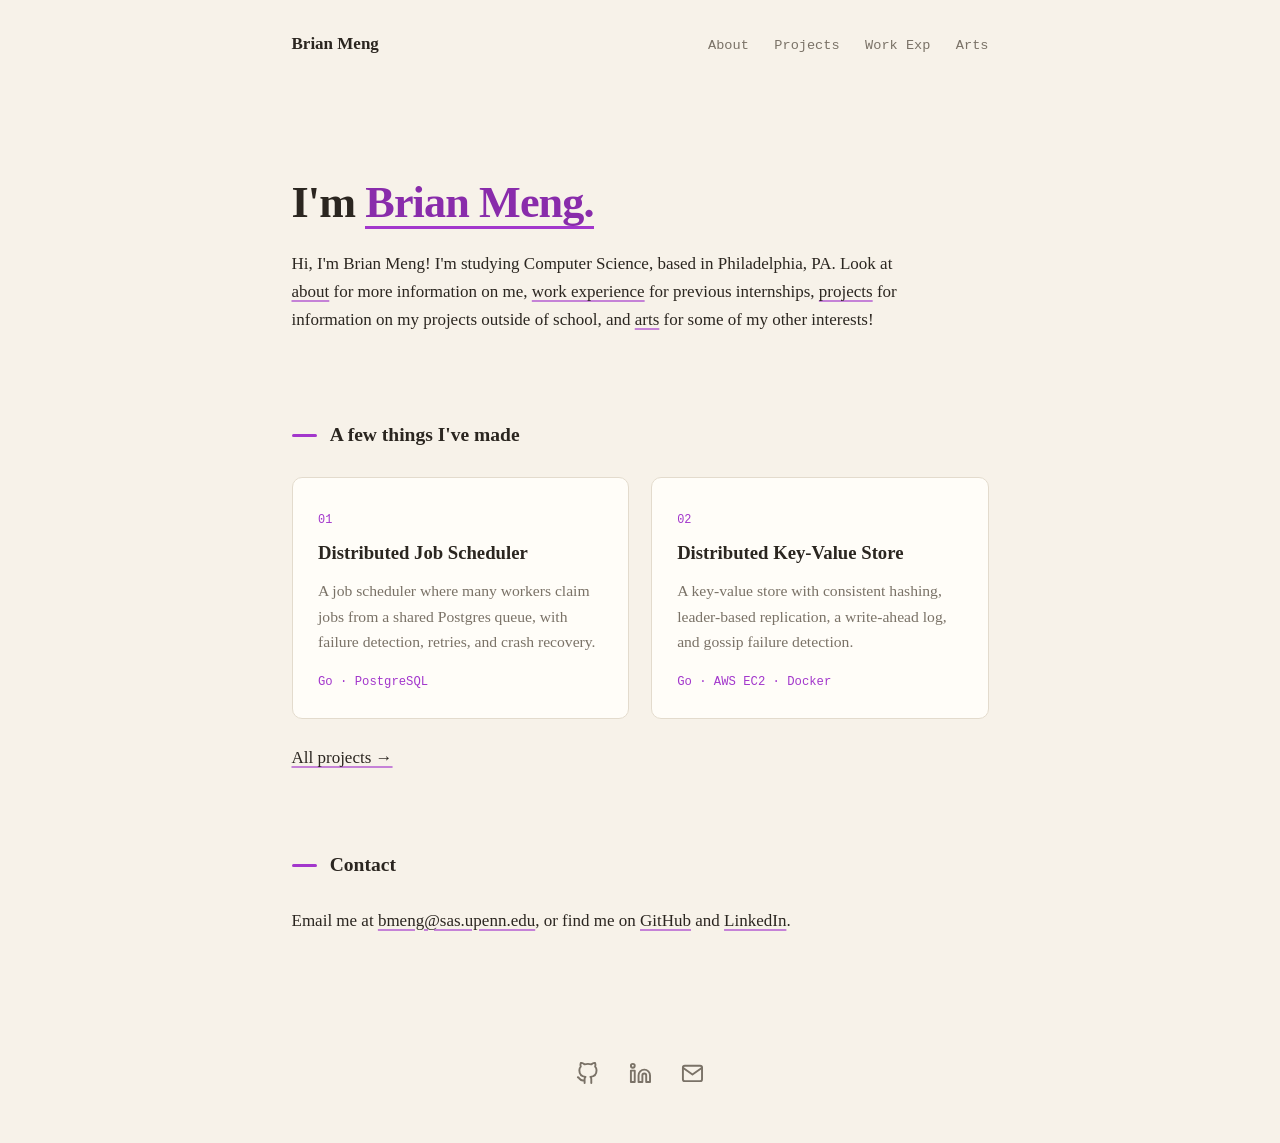
==== index.html @ 4ea21590 "Initial personal website Co-Authored-By: Claude Opus 5.5 <noreply@anthropic.com>" ====
<!DOCTYPE html>
<html lang="en">
<head>
  <meta charset="UTF-8">
  <meta name="viewport" content="width=device-width, initial-scale=1.0">
  <title>Brian Meng</title>
  <meta name="description" content="Brian Meng's corner of the internet.">
  <link rel="stylesheet" href="styles.css">
  <script src="script.js" defer></script>
</head>
<body>

  <nav class="site-nav">
    <a class="home-link" href="index.html">Brian Meng</a>
    <div class="nav-links">
      <a href="about.html">About</a>
      <a href="projects.html">Projects</a>
      <a href="work.html">Work Exp</a>
      <a href="arts.html">Arts</a>
    </div>
  </nav>

  <main>

    <header class="hero">
      <h1>I'm <span class="name">Brian Meng.</span></h1>
      <p class="intro">
        Hi, I'm Brian Meng! I'm studying Computer Science, based in Philadelphia, PA. 
        Look at <a href="about.html">about</a> for more information on me, 
        <a href="work.html">work experience</a> for previous internships, <a href="projects.html">projects</a> for
        information on my projects outside of school, and <a href="arts.html">arts</a> for some of my other interests! 
      </p>
    </header>

    <section id="featured">
      <h2>A few things I've made</h2>
      <div class="cards">

        <a class="card reveal" href="https://github.com/bmeng5o6/distributed-job-scheduler" target="_blank" rel="noopener">
          <span class="card-num">01</span>
          <h3>Distributed Job Scheduler <span class="card-arrow" aria-hidden="true">↗</span></h3>
          <p>A job scheduler where many workers claim jobs from a shared Postgres queue, with failure detection, retries, and crash recovery.</p>
          <span class="card-meta">Go · PostgreSQL</span>
        </a>

        <a class="card reveal" href="https://github.com/bmeng5o6/distributed-kv-store" target="_blank" rel="noopener">
          <span class="card-num">02</span>
          <h3>Distributed Key-Value Store <span class="card-arrow" aria-hidden="true">↗</span></h3>
          <p>A key-value store with consistent hashing, leader-based replication, a write-ahead log, and gossip failure detection.</p>
          <span class="card-meta">Go · AWS EC2 · Docker</span>
        </a>

      </div>
      <p class="more-link"><a href="projects.html">All projects →</a></p>
    </section>

    <section id="hello">
      <h2>Contact</h2>
      <p>
        Email me at <a href="mailto:bmeng@sas.upenn.edu">bmeng@sas.upenn.edu</a>,
        or find me on <a href="https://github.com/bmeng5o6">GitHub</a>
        and <a href="[linkedin url]">LinkedIn</a>.
      </p>
    </section>

  </main>

  <footer class="site-footer">
    <a href="https://github.com/bmeng5o6" aria-label="GitHub" title="GitHub">
      <svg viewBox="0 0 24 24" fill="none" stroke="currentColor" stroke-width="2" stroke-linecap="round" stroke-linejoin="round" aria-hidden="true"><path d="M9 19c-5 1.5-5-2.5-7-3m14 6v-3.87a3.37 3.37 0 0 0-.94-2.61c3.14-.35 6.44-1.54 6.44-7A5.44 5.44 0 0 0 20 4.77 5.07 5.07 0 0 0 19.91 1S18.73.65 16 2.48a13.38 13.38 0 0 0-7 0C6.27.65 5.09 1 5.09 1A5.07 5.07 0 0 0 5 4.77a5.44 5.44 0 0 0-1.5 3.78c0 5.42 3.3 6.61 6.44 7A3.37 3.37 0 0 0 9 18.13V22"/></svg>
    </a>
    <a href="[linkedin url]" aria-label="LinkedIn" title="LinkedIn">
      <svg viewBox="0 0 24 24" fill="none" stroke="currentColor" stroke-width="2" stroke-linecap="round" stroke-linejoin="round" aria-hidden="true"><path d="M16 8a6 6 0 0 1 6 6v7h-4v-7a2 2 0 0 0-2-2 2 2 0 0 0-2 2v7h-4v-7a6 6 0 0 1 6-6z"/><rect x="2" y="9" width="4" height="12"/><circle cx="4" cy="4" r="2"/></svg>
    </a>
    <a href="mailto:bmeng@sas.upenn.edu" aria-label="Email" title="Email">
      <svg viewBox="0 0 24 24" fill="none" stroke="currentColor" stroke-width="2" stroke-linecap="round" stroke-linejoin="round" aria-hidden="true"><path d="M4 4h16c1.1 0 2 .9 2 2v12c0 1.1-.9 2-2 2H4c-1.1 0-2-.9-2-2V6c0-1.1.9-2 2-2z"/><polyline points="22,6 12,13 2,6"/></svg>
    </a>
  </footer>

</body>
</html>
---- styles.css ----
/* ------------------------------------------------------------------
   Warm paper background, one accent color used everywhere.
   Change --accent (and anything else) right here.
------------------------------------------------------------------- */

:root {
  --bg: #f7f2e9;          /* warm paper */
  --surface: #fffdf8;     /* card background */
  --text: #2b2620;
  --muted: #7a7267;
  --line: #e3dbcd;
  --accent: #A337CC;      /* one color, committed */

  --font: Charter, Georgia, "Times New Roman", serif;
  --mono: ui-monospace, "SF Mono", Menlo, monospace;

  --width: 44rem;
}

* {
  margin: 0;
  box-sizing: border-box;
}

html {
  font-size: 17px;
  scroll-behavior: smooth;
}

body {
  font-family: var(--font);
  background: var(--bg);
  color: var(--text);
  line-height: 1.65;
  -webkit-font-smoothing: antialiased;
}

main {
  max-width: var(--width);
  margin: 0 auto;
  padding: 3.5rem 1.5rem 5rem;
}

::selection {
  background: var(--accent);
  color: var(--bg);
}

/* ---- nav ------------------------------------------------------- */

.site-nav {
  max-width: var(--width);
  margin: 0 auto;
  padding: 1.75rem 1.5rem 0;
  display: flex;
  justify-content: space-between;
  align-items: baseline;
  gap: 1rem;
}

.home-link {
  font-weight: 600;
  text-decoration: none;
}

.nav-links {
  display: flex;
  gap: 1.5rem;
  font-family: var(--mono);
  font-size: 0.8rem;
}

.nav-links a {
  color: var(--muted);
  text-decoration: none;
  padding-bottom: 2px;
  border-bottom: 2px solid transparent;
  transition: color 120ms ease, border-color 120ms ease;
}

.nav-links a:hover {
  color: var(--text);
}

.nav-links a.active {
  color: var(--text);
  border-bottom-color: var(--accent);
}

/* ---- headers ---------------------------------------------------- */

.hero {
  margin: 3.5rem 0 5rem;
}

.page-head {
  margin: 3rem 0 3.5rem;
}

h1 {
  font-size: 2.6rem;
  font-weight: 600;
  letter-spacing: -0.02em;
  line-height: 1.15;
  margin-bottom: 1.25rem;
}

.page-head h1 {
  font-size: 2rem;
  margin-bottom: 0.75rem;
}

.name {
  color: #892CAB;
  text-decoration-thickness: 2px;
  text-underline-offset: 6px;
  text-decoration-color: color-mix(in srgb, var(--accent) 45%, transparent);
}

.intro {
  max-width: 36rem;
}

.intro + .intro {
  margin-top: 1rem;
}

/* ---- sections ---------------------------------------------------- */

section {
  margin-bottom: 4.5rem;
}

section:last-child {
  margin-bottom: 0;
}

h2 {
  font-size: 1.15rem;
  font-weight: 600;
  margin-bottom: 1.5rem;
  display: flex;
  align-items: center;
  gap: 0.75rem;
}

/* little accent dash before each heading */
h2::before {
  content: "";
  width: 1.5rem;
  height: 3px;
  border-radius: 2px;
  background: var(--accent);
}

/* variant: same heading, no accent dash */
h2.plain::before {
  display: none;
}

.section-note {
  color: var(--muted);
  font-size: 0.95rem;
  margin: -0.75rem 0 1.25rem;
}

/* ---- project cards ----------------------------------------------- */

.cards {
  display: grid;
  grid-template-columns: repeat(auto-fill, minmax(18rem, 1fr));
  gap: 1.25rem;
}

.card {
  display: block;
  background: var(--surface);
  border: 1px solid var(--line);
  border-radius: 10px;
  padding: 1.5rem;
  text-decoration: none;
  color: inherit;
  transition: transform 180ms ease, box-shadow 180ms ease, border-color 180ms ease;
}

.card:hover {
  transform: translateY(-4px);
  border-color: var(--accent);
  box-shadow: 4px 4px 0 color-mix(in srgb, var(--accent) 30%, transparent);
}

.card-arrow {
  display: inline-block;
  color: var(--accent);
  opacity: 0;
  transform: translate(-4px, 4px);
  transition: opacity 180ms ease, transform 180ms ease;
}

.card:hover .card-arrow {
  opacity: 1;
  transform: translate(0, 0);
}

.card code {
  font-family: var(--mono);
  font-size: 0.8em;
}

.card-num {
  font-family: var(--mono);
  font-size: 0.7rem;
  color: var(--accent);
}

.card h3 {
  font-size: 1.1rem;
  font-weight: 600;
  margin: 0.4rem 0 0.5rem;
}

.card p {
  font-size: 0.92rem;
  color: var(--muted);
}

.card-meta {
  display: block;
  margin-top: 1rem;
  font-family: var(--mono);
  font-size: 0.72rem;
  color: var(--accent);
}

.more-link {
  margin-top: 1.5rem;
}

/* ---- now grid ----------------------------------------------------- */

.now-grid {
  display: grid;
  grid-template-columns: repeat(auto-fit, minmax(11rem, 1fr));
  gap: 1.25rem;
}

.now-label {
  font-family: var(--mono);
  font-size: 0.72rem;
  text-transform: uppercase;
  letter-spacing: 0.1em;
  color: var(--accent);
}

.now-item p {
  margin-top: 0.35rem;
  font-size: 0.95rem;
}

/* ---- lists (experiments, likes, stack) ----------------------------- */

.list {
  list-style: none;
  padding: 0;
}

.list li {
  padding: 0.45rem 0;
  padding-left: 1.25rem;
  position: relative;
}

.list li::before {
  content: "—";
  position: absolute;
  left: 0;
  color: var(--accent);
}

.list-desc {
  color: var(--muted);
}

/* ---- writing list --------------------------------------------------- */

.posts {
  list-style: none;
  padding: 0;
}

.posts li {
  display: flex;
  gap: 1.5rem;
  padding: 1rem 0;
  border-bottom: 1px solid var(--line);
}

.posts li:first-child {
  border-top: 1px solid var(--line);
}

.post-date {
  font-family: var(--mono);
  font-size: 0.75rem;
  color: var(--muted);
  white-space: nowrap;
  padding-top: 0.3rem;
}

.post-blurb {
  color: var(--muted);
  font-size: 0.92rem;
  margin-top: 0.2rem;
}

/* ---- work experience ------------------------------------------------- */

.roles {
  list-style: none;
  padding: 0;
}

.roles li {
  display: flex;
  gap: 1.75rem;
  padding: 1.75rem 0;
  border-bottom: 1px solid var(--line);
}

.roles li:first-child {
  border-top: 1px solid var(--line);
}

.role-date {
  font-family: var(--mono);
  font-size: 0.75rem;
  color: var(--muted);
  white-space: nowrap;
  padding-top: 0.35rem;
  min-width: 8rem;
}

.role-title {
  font-size: 1.1rem;
  font-weight: 600;
}

.role-org {
  font-family: var(--mono);
  font-size: 0.78rem;
  color: var(--accent);
  margin-top: 0.15rem;
}

.role-points {
  list-style: none;
  padding: 0;
  margin-top: 0.75rem;
}

.role-points li {
  display: block;
  border: none;
  padding: 0.3rem 0 0.3rem 1.25rem;
  position: relative;
  font-size: 0.95rem;
  color: var(--muted);
}

.role-points li::before {
  content: "—";
  position: absolute;
  left: 0;
  color: var(--accent);
}

/* ---- links ----------------------------------------------------------- */

a {
  color: inherit;
  text-decoration: underline;
  text-decoration-thickness: 1.5px;
  text-underline-offset: 3px;
  text-decoration-color: color-mix(in srgb, var(--accent) 60%, transparent);
  transition: color 120ms ease, text-decoration-color 120ms ease;
}

a:hover {
  color: var(--accent);
  text-decoration-color: var(--accent);
}

p + p {
  margin-top: 1rem;
}

/* ---- footer ----------------------------------------------------------- */

.site-footer {
  max-width: var(--width);
  margin: 0 auto;
  padding: 2.5rem 1.5rem 3.5rem;
  display: flex;
  justify-content: center;
  gap: 1.75rem;
}

.site-footer a {
  color: var(--muted);
  text-decoration: none;
  display: inline-flex;
  transition: color 140ms ease, transform 140ms ease;
}

.site-footer a:hover {
  color: var(--accent);
  transform: translateY(-2px);
}

.site-footer svg {
  width: 1.35rem;
  height: 1.35rem;
}

/* ---- animations ------------------------------------------------------- */

/* page content rises in on load, one block after another */
@keyframes rise {
  from { opacity: 0; transform: translateY(12px); }
  to   { opacity: 1; transform: translateY(0); }
}

main > * {
  animation: rise 600ms cubic-bezier(0.2, 0.7, 0.2, 1) both;
}

main > :nth-child(2) { animation-delay: 120ms; }
main > :nth-child(3) { animation-delay: 240ms; }
main > :nth-child(n + 4) { animation-delay: 360ms; }

/* underline draws in under the name on the home page */
@keyframes draw {
  from { background-size: 0% 3px; }
  to   { background-size: 100% 3px; }
}

.name {
  background: linear-gradient(var(--accent), var(--accent)) left bottom / 100% 3px no-repeat;
  padding-bottom: 2px;
  animation: draw 700ms 500ms ease-out both;
}

/* nav underline grows from the left on hover */
.nav-links a {
  border-bottom: none;
  background: linear-gradient(var(--accent), var(--accent)) left bottom / 0% 2px no-repeat;
  transition: color 120ms ease, background-size 220ms ease;
}

.nav-links a:hover,
.nav-links a.active {
  background-size: 100% 2px;
}

/* accent dash before headings stretches on section hover */
h2::before {
  transition: width 250ms ease;
}

section:hover > h2::before {
  width: 2.25rem;
}

/* scroll reveal (script.js adds .in) */
.js .reveal {
  opacity: 0;
  transform: translateY(16px);
  transition: opacity 500ms ease, transform 500ms cubic-bezier(0.2, 0.7, 0.2, 1),
    border-color 180ms ease, box-shadow 180ms ease;
}

.js .reveal.in {
  opacity: 1;
  transform: none;
}

.js .card.reveal.in:hover {
  transform: translateY(-4px);
  transition-delay: 0ms;
}

@media (prefers-reduced-motion: reduce) {
  *, *::before, *::after {
    animation: none !important;
    transition: none !important;
  }

  .js .reveal {
    opacity: 1;
    transform: none;
  }
}

/* ---- small screens ---------------------------------------------------- */

@media (max-width: 480px) {
  h1 {
    font-size: 2rem;
  }

  .hero {
    margin-top: 2.5rem;
  }

  .posts li,
  .roles li {
    flex-direction: column;
    gap: 0.5rem;
  }
}
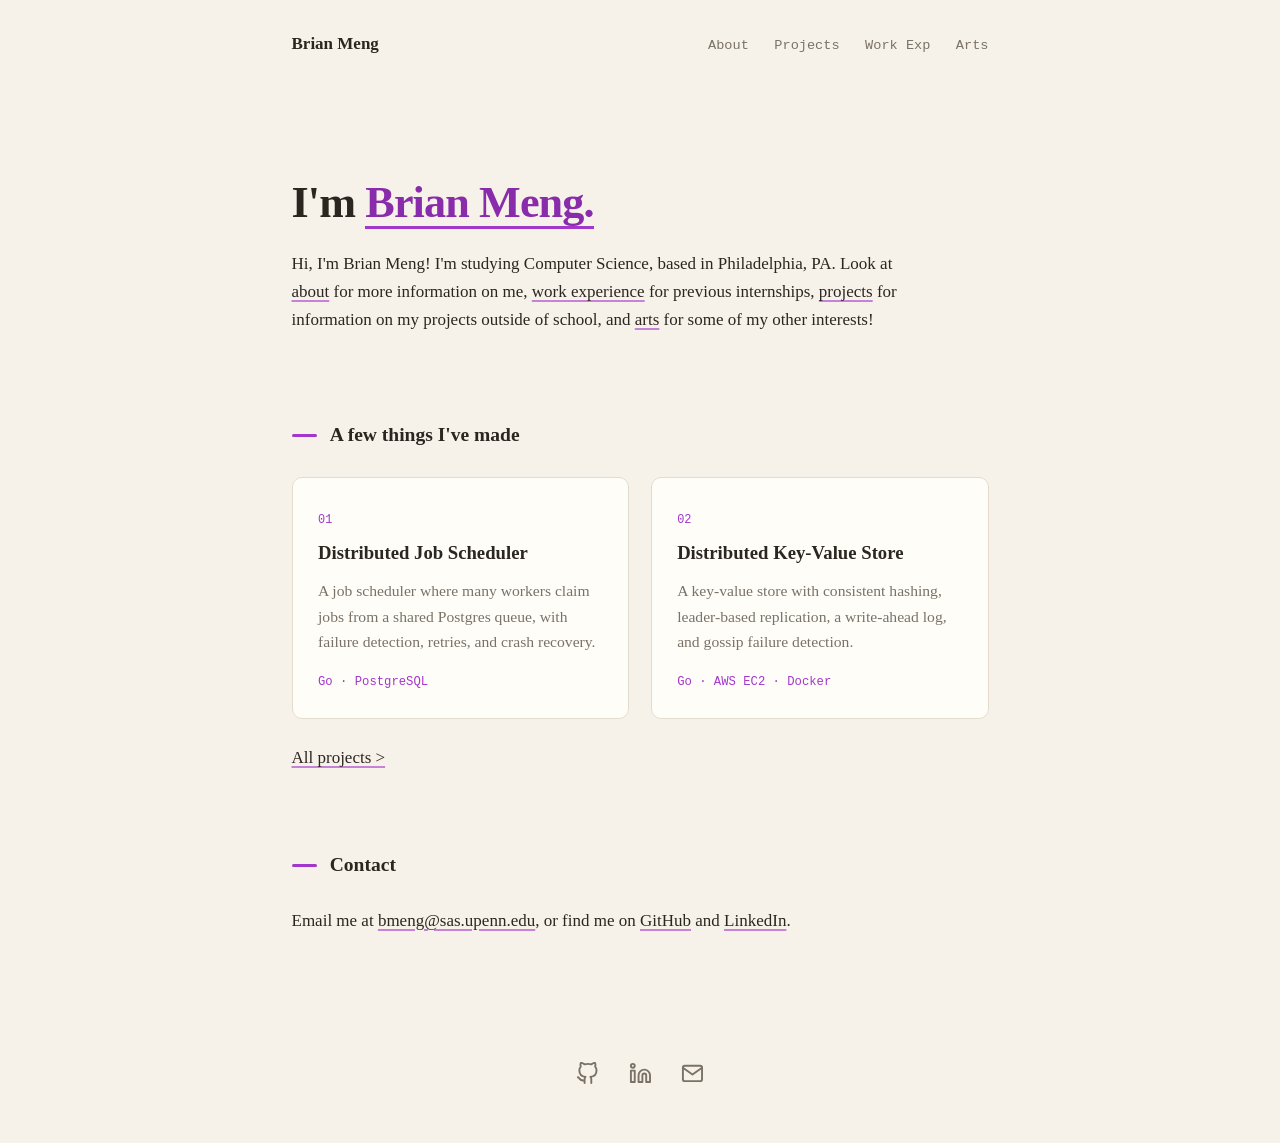
==== commit 599f9c0d: "link changes" ====
--- a/index.html
+++ b/index.html
@@ -38,20 +38,20 @@
 
         <a class="card reveal" href="https://github.com/bmeng5o6/distributed-job-scheduler" target="_blank" rel="noopener">
           <span class="card-num">01</span>
-          <h3>Distributed Job Scheduler <span class="card-arrow" aria-hidden="true">↗</span></h3>
+          <h3>Distributed Job Scheduler <span class="card-arrow" aria-hidden="true">></span></h3>
           <p>A job scheduler where many workers claim jobs from a shared Postgres queue, with failure detection, retries, and crash recovery.</p>
           <span class="card-meta">Go · PostgreSQL</span>
         </a>
 
         <a class="card reveal" href="https://github.com/bmeng5o6/distributed-kv-store" target="_blank" rel="noopener">
           <span class="card-num">02</span>
-          <h3>Distributed Key-Value Store <span class="card-arrow" aria-hidden="true">↗</span></h3>
+          <h3>Distributed Key-Value Store <span class="card-arrow" aria-hidden="true">></span></h3>
           <p>A key-value store with consistent hashing, leader-based replication, a write-ahead log, and gossip failure detection.</p>
           <span class="card-meta">Go · AWS EC2 · Docker</span>
         </a>
 
       </div>
-      <p class="more-link"><a href="projects.html">All projects →</a></p>
+      <p class="more-link"><a href="projects.html">All projects ></a></p>
     </section>
 
     <section id="hello">
@@ -59,7 +59,7 @@
       <p>
         Email me at <a href="mailto:bmeng@sas.upenn.edu">bmeng@sas.upenn.edu</a>,
         or find me on <a href="https://github.com/bmeng5o6">GitHub</a>
-        and <a href="[linkedin url]">LinkedIn</a>.
+        and <a href="https://www.linkedin.com/in/bmeng506/">LinkedIn</a>.
       </p>
     </section>
 
@@ -69,7 +69,7 @@
     <a href="https://github.com/bmeng5o6" aria-label="GitHub" title="GitHub">
       <svg viewBox="0 0 24 24" fill="none" stroke="currentColor" stroke-width="2" stroke-linecap="round" stroke-linejoin="round" aria-hidden="true"><path d="M9 19c-5 1.5-5-2.5-7-3m14 6v-3.87a3.37 3.37 0 0 0-.94-2.61c3.14-.35 6.44-1.54 6.44-7A5.44 5.44 0 0 0 20 4.77 5.07 5.07 0 0 0 19.91 1S18.73.65 16 2.48a13.38 13.38 0 0 0-7 0C6.27.65 5.09 1 5.09 1A5.07 5.07 0 0 0 5 4.77a5.44 5.44 0 0 0-1.5 3.78c0 5.42 3.3 6.61 6.44 7A3.37 3.37 0 0 0 9 18.13V22"/></svg>
     </a>
-    <a href="[linkedin url]" aria-label="LinkedIn" title="LinkedIn">
+    <a href="https://www.linkedin.com/in/bmeng506/" aria-label="LinkedIn" title="LinkedIn">
       <svg viewBox="0 0 24 24" fill="none" stroke="currentColor" stroke-width="2" stroke-linecap="round" stroke-linejoin="round" aria-hidden="true"><path d="M16 8a6 6 0 0 1 6 6v7h-4v-7a2 2 0 0 0-2-2 2 2 0 0 0-2 2v7h-4v-7a6 6 0 0 1 6-6z"/><rect x="2" y="9" width="4" height="12"/><circle cx="4" cy="4" r="2"/></svg>
     </a>
     <a href="mailto:bmeng@sas.upenn.edu" aria-label="Email" title="Email">
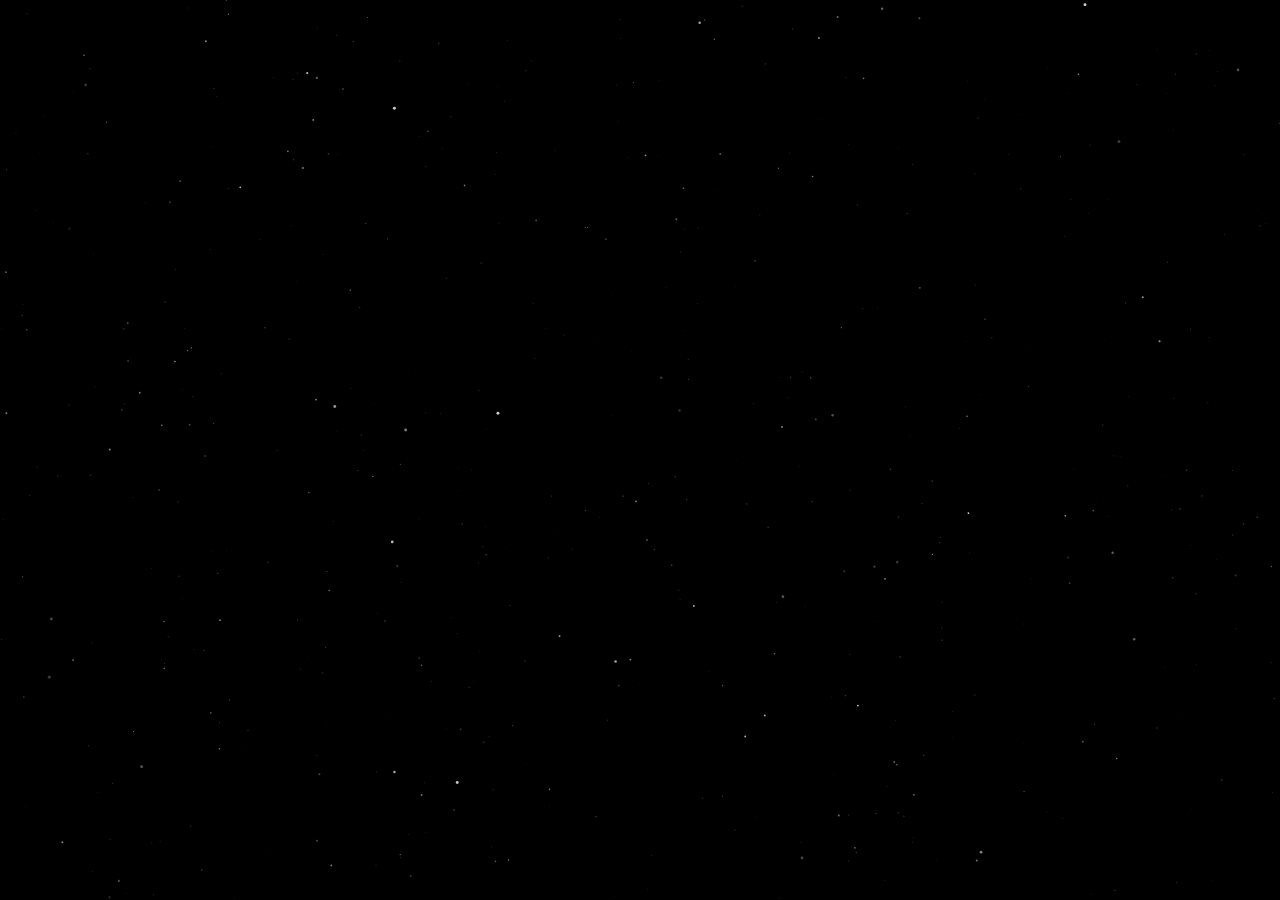
==== commit 1796a8c0: "portfolio finished" ====
--- a/index.html
+++ b/index.html
@@ -1,81 +1,77 @@
 <!DOCTYPE html>
 <html lang="en">
 <head>
-  <meta charset="UTF-8">
-  <meta name="viewport" content="width=device-width, initial-scale=1.0">
-  <title>Brian Meng</title>
-  <meta name="description" content="Brian Meng's corner of the internet.">
-  <link rel="stylesheet" href="styles.css">
-  <script src="script.js" defer></script>
+<meta charset="UTF-8">
+<meta name="viewport" content="width=device-width, initial-scale=1.0, viewport-fit=cover">
+<title>Brian Meng</title>
+<meta name="description" content="Brian Meng — CS + Math-Econ at Penn. Projects, experience, arts, and contact.">
+<meta name="theme-color" content="#000000">
+<link rel="stylesheet" href="css/styles.css">
+<style>html { background: #000; color-scheme: dark; }</style>
+<script>
+  // Play the "hello" intro on every normal load (any click/key/scroll skips it).
+  // Skipped on deep links like #projects so shared links land straight on the section.
+  if (!location.hash) document.documentElement.classList.add('is-intro');
+</script>
 </head>
 <body>
 
-  <nav class="site-nav">
-    <a class="home-link" href="index.html">Brian Meng</a>
-    <div class="nav-links">
-      <a href="about.html">About</a>
-      <a href="projects.html">Projects</a>
-      <a href="work.html">Work Exp</a>
-      <a href="arts.html">Arts</a>
+<div class="hello" id="hello" aria-hidden="true"><span class="hello-word" id="helloWord"></span></div>
+
+<canvas id="stars" aria-hidden="true"></canvas>
+<div class="backdrop" id="backdrop"></div>
+
+<!-- Planet, orbit, and asteroids. Asteroids are injected by main.js. -->
+<div class="system" id="system">
+    <svg class="orbit orbit-back" aria-hidden="true">
+        <defs>
+            <!-- Holes cut around each asteroid so the dotted line never draws over a rock -->
+            <mask id="orbitMask" maskUnits="userSpaceOnUse" x="-5000" y="-5000" width="20000" height="20000">
+                <rect x="-5000" y="-5000" width="20000" height="20000" fill="#fff"/>
+                <g id="orbitHoles"></g>
+            </mask>
+        </defs>
+        <g mask="url(#orbitMask)"><g id="orbitBackG"><path id="orbitBack"/></g></g>
+    </svg>
+    <div class="planet" id="planet" aria-hidden="true"></div>  <!-- fallback if WebGL is unavailable -->
+    <canvas class="planet-gl" id="planetGL" aria-hidden="true"></canvas>
+    <svg class="orbit orbit-front" aria-hidden="true"><g mask="url(#orbitMask)"><g id="orbitFrontG"><path id="orbitFront"/></g></g></svg>
+
+    <button type="button" class="focus-label" id="focusLabel">
+        <span class="fl-name" id="flName"></span>
+    </button>
+</div>
+
+<header class="intro" id="intro">
+    <h1>Brian Meng</h1>
+    <p class="role">CS + Math-Econ <span>@ Penn</span></p>
+    <p class="pitch">I like backend and full-stack development, ML, and low-level design.</p>
+    <div class="links" id="links"></div>
+    <nav class="quicknav" aria-label="Sections">
+        <ol id="quicknavList"></ol>
+    </nav>
+</header>
+
+
+<aside class="panel" id="panel" role="dialog" aria-labelledby="panelTitle" aria-hidden="true" inert>
+    <button class="panel-close" id="panelClose" type="button" aria-label="Close panel">
+        <svg viewBox="0 0 24 24" width="18" height="18" aria-hidden="true"><path d="M6 6l12 12M18 6L6 18" stroke="currentColor" stroke-width="1.8" stroke-linecap="round"/></svg>
+    </button>
+    <div class="panel-scroll" id="panelScroll">
+        <div class="panel-content" id="panelContent">
+            <p class="p-eyebrow" id="panelEyebrow"></p>
+            <h2 id="panelTitle" tabindex="-1"></h2>
+            <div id="panelBody"></div>
+        </div>
     </div>
-  </nav>
+    <footer class="panel-nav">
+        <button type="button" id="panelPrev"></button>
+        <button type="button" id="panelNext"></button>
+    </footer>
+</aside>
 
-  <main>
-
-    <header class="hero">
-      <h1>I'm <span class="name">Brian Meng.</span></h1>
-      <p class="intro">
-        Hi, I'm Brian Meng! I'm studying Computer Science, based in Philadelphia, PA. 
-        Look at <a href="about.html">about</a> for more information on me, 
-        <a href="work.html">work experience</a> for previous internships, <a href="projects.html">projects</a> for
-        information on my projects outside of school, and <a href="arts.html">arts</a> for some of my other interests! 
-      </p>
-    </header>
-
-    <section id="featured">
-      <h2>A few things I've made</h2>
-      <div class="cards">
-
-        <a class="card reveal" href="https://github.com/bmeng5o6/distributed-job-scheduler" target="_blank" rel="noopener">
-          <span class="card-num">01</span>
-          <h3>Distributed Job Scheduler <span class="card-arrow" aria-hidden="true">></span></h3>
-          <p>A job scheduler where many workers claim jobs from a shared Postgres queue, with failure detection, retries, and crash recovery.</p>
-          <span class="card-meta">Go · PostgreSQL</span>
-        </a>
-
-        <a class="card reveal" href="https://github.com/bmeng5o6/distributed-kv-store" target="_blank" rel="noopener">
-          <span class="card-num">02</span>
-          <h3>Distributed Key-Value Store <span class="card-arrow" aria-hidden="true">></span></h3>
-          <p>A key-value store with consistent hashing, leader-based replication, a write-ahead log, and gossip failure detection.</p>
-          <span class="card-meta">Go · AWS EC2 · Docker</span>
-        </a>
-
-      </div>
-      <p class="more-link"><a href="projects.html">All projects ></a></p>
-    </section>
-
-    <section id="hello">
-      <h2>Contact</h2>
-      <p>
-        Email me at <a href="mailto:bmeng@sas.upenn.edu">bmeng@sas.upenn.edu</a>,
-        or find me on <a href="https://github.com/bmeng5o6">GitHub</a>
-        and <a href="https://www.linkedin.com/in/bmeng506/">LinkedIn</a>.
-      </p>
-    </section>
-
-  </main>
-
-  <footer class="site-footer">
-    <a href="https://github.com/bmeng5o6" aria-label="GitHub" title="GitHub">
-      <svg viewBox="0 0 24 24" fill="none" stroke="currentColor" stroke-width="2" stroke-linecap="round" stroke-linejoin="round" aria-hidden="true"><path d="M9 19c-5 1.5-5-2.5-7-3m14 6v-3.87a3.37 3.37 0 0 0-.94-2.61c3.14-.35 6.44-1.54 6.44-7A5.44 5.44 0 0 0 20 4.77 5.07 5.07 0 0 0 19.91 1S18.73.65 16 2.48a13.38 13.38 0 0 0-7 0C6.27.65 5.09 1 5.09 1A5.07 5.07 0 0 0 5 4.77a5.44 5.44 0 0 0-1.5 3.78c0 5.42 3.3 6.61 6.44 7A3.37 3.37 0 0 0 9 18.13V22"/></svg>
-    </a>
-    <a href="https://www.linkedin.com/in/bmeng506/" aria-label="LinkedIn" title="LinkedIn">
-      <svg viewBox="0 0 24 24" fill="none" stroke="currentColor" stroke-width="2" stroke-linecap="round" stroke-linejoin="round" aria-hidden="true"><path d="M16 8a6 6 0 0 1 6 6v7h-4v-7a2 2 0 0 0-2-2 2 2 0 0 0-2 2v7h-4v-7a6 6 0 0 1 6-6z"/><rect x="2" y="9" width="4" height="12"/><circle cx="4" cy="4" r="2"/></svg>
-    </a>
-    <a href="mailto:bmeng@sas.upenn.edu" aria-label="Email" title="Email">
-      <svg viewBox="0 0 24 24" fill="none" stroke="currentColor" stroke-width="2" stroke-linecap="round" stroke-linejoin="round" aria-hidden="true"><path d="M4 4h16c1.1 0 2 .9 2 2v12c0 1.1-.9 2-2 2H4c-1.1 0-2-.9-2-2V6c0-1.1.9-2 2-2z"/><polyline points="22,6 12,13 2,6"/></svg>
-    </a>
-  </footer>
-
+<script src="js/content.js"></script>
+<script src="js/planet.js"></script>
+<script src="js/main.js"></script>
 </body>
 </html>
--- a/css/styles.css
+++ b/css/styles.css
@@ -0,0 +1,409 @@
+/* ── Fonts (self-hosted Space Mono, SIL Open Font License) ── */
+@font-face { font-family: "Space Mono"; font-style: normal; font-weight: 400; font-display: swap; src: url("../fonts/space-mono-400.woff2") format("woff2"); }
+@font-face { font-family: "Space Mono"; font-style: normal; font-weight: 700; font-display: swap; src: url("../fonts/space-mono-700.woff2") format("woff2"); }
+@font-face { font-family: "Space Mono"; font-style: italic; font-weight: 400; font-display: swap; src: url("../fonts/space-mono-400-italic.woff2") format("woff2"); }
+
+/* ── Tokens ─────────────────────────────────────────────── */
+:root {
+  --bg: #000;
+  --text: #c2c0ca;   /* soft off-white: pure white felt too sharp on black */
+  --muted: #9d9bae;
+  --faint: #66647a;
+  --line: rgba(255, 255, 255, 0.08);
+  --line-2: rgba(255, 255, 255, 0.15);
+
+  /* One accent, used only on interactive things */
+  --accent: #a98bff;
+  --accent-hi: #c9b8ff;
+  --accent-ink: #150a2e;
+  --accent-rgb: 169, 139, 255;
+
+  --font-display: "Space Mono", ui-monospace, monospace;
+  --font-body: "Space Mono", ui-monospace, monospace;
+  --ease-out: cubic-bezier(0.2, 0.8, 0.2, 1);
+  --gutter: clamp(24px, 6vw, 104px);
+}
+
+*, *::before, *::after { box-sizing: border-box; margin: 0; padding: 0; }
+html, body { height: 100%; }
+
+body {
+  background: var(--bg);
+  color: var(--text);
+  font-family: var(--font-body);
+  font-size: 15px;
+  line-height: 1.6;
+  overflow: hidden;
+  -webkit-font-smoothing: antialiased;
+}
+
+::selection { background: var(--accent); color: var(--accent-ink); }
+:focus-visible { outline: 1px solid var(--accent); outline-offset: 3px; }
+button { font: inherit; color: inherit; background: none; border: 0; cursor: pointer; }
+a { color: inherit; }
+
+/* ── Background ─────────────────────────────────────────── */
+#stars { position: fixed; inset: 0; z-index: 0; pointer-events: none; }
+.backdrop { position: fixed; inset: 0; z-index: 1; }
+
+/* ── Planet system ──────────────────────────────────────── */
+.system {
+  position: fixed;
+  inset: 0;
+  z-index: 2;
+  pointer-events: none;
+  transition: transform 0.7s var(--ease-out);
+}
+body.panel-open .system { transform: translate3d(var(--pan-x, 0px), 0, 0); }
+
+.orbit { position: absolute; inset: 0; width: 100%; height: 100%; overflow: visible; }
+.orbit path { fill: none; vector-effect: non-scaling-stroke; stroke-linecap: round; stroke-dasharray: 0 9; }
+.orbit-back { z-index: 5; }
+.orbit-back path { stroke: rgba(255, 255, 255, 0.16); stroke-width: 1.6; }
+.orbit-front { z-index: 20; }
+.orbit-front path { stroke: rgba(255, 255, 255, 0.32); stroke-width: 2; }
+
+/* Dithered WebGL planet; .planet is a plain fallback if WebGL is unavailable */
+.planet-gl { position: absolute; z-index: 20; display: none; pointer-events: none; image-rendering: pixelated; }
+body.has-gl .planet-gl { display: block; }
+.planet {
+  position: absolute;
+  z-index: 20;
+  border-radius: 50%;
+  background: radial-gradient(circle at 18% 22%, #8e8e94 0%, #4a4a50 18%, #141416 42%, #000 62%);
+}
+body.has-gl .planet { display: none; }
+
+/* ── Asteroids ──────────────────────────────────────────── */
+.roid {
+  position: absolute;
+  left: 0; top: 0;
+  padding: 0;
+  pointer-events: auto;
+  will-change: transform, opacity;
+  -webkit-tap-highlight-color: transparent;
+}
+.roid::before { content: ""; position: absolute; inset: -14px; border-radius: 50%; }
+.roid-rock { width: 100%; height: 100%; will-change: filter; }
+.roid canvas {
+  display: block;
+  width: 100%; height: 100%;
+  image-rendering: pixelated;
+  transition: filter 0.3s var(--ease-out);
+}
+.roid:hover canvas { filter: brightness(1.3); }   /* no glows: hover is a simple brighten */
+
+.roid-tag {
+  position: absolute;
+  left: 0; top: 0;
+  z-index: 40;
+  font-size: 11px;
+  letter-spacing: 0.14em;
+  text-transform: uppercase;
+  color: var(--muted);
+  white-space: nowrap;
+  pointer-events: none;
+  will-change: transform, opacity;
+}
+
+.focus-label {
+  position: absolute;
+  z-index: 40;
+  transform: translate(-100%, -50%);
+  display: flex;
+  flex-direction: column;
+  align-items: flex-end;
+  gap: 2px;
+  padding: 6px 14px;
+  text-align: right;
+  pointer-events: auto;
+}
+.fl-name {
+  font-family: var(--font-display);
+  font-weight: 700;
+  font-size: 26px;
+  letter-spacing: -0.01em;
+  line-height: 1.15;
+  transition: color 0.2s;
+}
+.focus-label:hover .fl-name { color: var(--accent-hi); }
+
+/* ── Intro ──────────────────────────────────────────────── */
+.intro {
+  position: fixed;
+  z-index: 5;
+  left: var(--gutter);
+  top: 50%;
+  transform: translateY(-58%);
+  width: min(420px, 34vw);
+  transition: opacity 0.3s;
+}
+body.panel-open .intro { opacity: 0; pointer-events: none; }
+
+.intro h1 {
+  font-family: var(--font-display);
+  font-weight: 700;
+  font-size: clamp(36px, 4.4vw, 60px);
+  line-height: 1;
+  letter-spacing: -0.03em;
+}
+.role {
+  margin-top: 14px;
+  font-family: var(--font-display);
+  font-size: clamp(17px, 1.5vw, 20px);
+  color: var(--text);
+}
+.role span { color: var(--muted); }
+.pitch { margin-top: 14px; max-width: 34ch; color: var(--muted); }
+
+/* Flat, square, hairline buttons — same crisp language as the dots */
+.links { display: flex; flex-wrap: wrap; gap: 10px; margin-top: 28px; }
+.btn {
+  display: inline-flex;
+  align-items: center;
+  height: 36px;
+  padding: 0 14px;
+  border: 1px solid var(--line-2);
+  font-size: 14px;
+  text-decoration: none;
+  transition: border-color 0.2s, background 0.2s, color 0.2s;
+}
+.btn:hover { border-color: rgba(var(--accent-rgb), 0.6); background: rgba(var(--accent-rgb), 0.06); }
+.btn-primary { color: var(--accent); border-color: var(--accent); }
+.btn-primary:hover { color: var(--accent-hi); background: rgba(var(--accent-rgb), 0.1); }
+
+.quicknav { margin-top: 36px; }
+.quicknav ol { list-style: none; display: flex; flex-wrap: wrap; gap: 4px 18px; max-width: 340px; }
+.quicknav button {
+  display: inline-flex;
+  align-items: baseline;
+  gap: 6px;
+  padding: 4px 0;
+  font-size: 14px;
+  color: var(--muted);
+  transition: color 0.2s;
+}
+.quicknav button:hover, .quicknav button:focus-visible { color: var(--text); }
+.quicknav button[aria-current] { color: var(--accent); }
+.qn-num { font-size: 10px; color: var(--faint); font-variant-numeric: tabular-nums; }
+
+/* ── Panel ──────────────────────────────────────────────── */
+.panel {
+  position: fixed;
+  z-index: 50;
+  top: 0; bottom: 0; left: 0;
+  width: min(560px, 46vw);
+  display: flex;
+  flex-direction: column;
+  background: rgba(0, 0, 0, 0.94);
+  backdrop-filter: blur(14px);
+  border-right: 1px solid var(--line);
+  transform: translateX(-102%);
+  visibility: hidden;
+  transition: transform 0.45s var(--ease-out), visibility 0s linear 0.45s;
+}
+body.panel-open .panel {
+  transform: none;
+  visibility: visible;
+  transition: transform 0.45s var(--ease-out), visibility 0s;
+}
+
+.panel-close {
+  position: absolute;
+  top: 18px; right: 18px;
+  z-index: 2;
+  width: 36px; height: 36px;
+  display: grid;
+  place-items: center;
+  border: 1px solid var(--line-2);
+  color: var(--muted);
+  transition: color 0.2s, border-color 0.2s;
+}
+.panel-close:hover { color: var(--text); border-color: rgba(var(--accent-rgb), 0.6); }
+
+.panel-scroll {
+  flex: 1;
+  overflow-y: auto;
+  overscroll-behavior: contain;
+  padding: 64px 48px 40px;
+  scrollbar-width: thin;
+  scrollbar-color: var(--line-2) transparent;
+}
+.panel-content.swap { animation: swap-in 0.4s var(--ease-out); }
+@keyframes swap-in { from { opacity: 0; transform: translateY(8px); } to { opacity: 1; transform: none; } }
+
+.p-eyebrow { font-size: 12px; letter-spacing: 0.16em; color: var(--faint); font-variant-numeric: tabular-nums; }
+#panelTitle {
+  margin-top: 8px;
+  margin-bottom: 18px;
+  font-family: var(--font-display);
+  font-weight: 700;
+  font-size: clamp(34px, 3.4vw, 46px);
+  line-height: 1.05;
+  letter-spacing: -0.02em;
+  outline: none;
+}
+.p-lede { font-size: 17px; max-width: 54ch; }
+.p-text { margin-top: 12px; color: var(--muted); max-width: 56ch; }
+.p-sub {
+  margin: 34px 0 12px;
+  font-size: 11px;
+  font-weight: 400;
+  letter-spacing: 0.16em;
+  text-transform: uppercase;
+  color: var(--faint);
+}
+
+.panel-nav {
+  display: flex;
+  justify-content: space-between;
+  gap: 12px;
+  padding: 14px 48px;
+  border-top: 1px solid var(--line);
+}
+.panel-nav button { padding: 8px 0; font-size: 14px; color: var(--muted); transition: color 0.2s; }
+.panel-nav button:hover { color: var(--accent-hi); }
+
+.tags { list-style: none; display: flex; flex-wrap: wrap; gap: 6px; }
+.tags li {
+  font-size: 12px;
+  padding: 3px 9px;
+  border: 1px solid var(--line-2);
+  color: var(--muted);
+}
+
+/* Projects */
+.proj-list { display: grid; }
+.proj {
+  display: grid;
+  grid-template-columns: 34px 1fr;
+  gap: 6px;
+  padding: 20px 0;
+  border-bottom: 1px solid var(--line);
+}
+.proj:first-child { padding-top: 4px; }
+.proj-num { font-size: 12px; color: var(--faint); padding-top: 5px; font-variant-numeric: tabular-nums; }
+.proj h3 { font-family: var(--font-display); font-weight: 700; font-size: 19px; }
+.proj h3 a { text-decoration: none; transition: color 0.2s; }
+.proj h3 a span { color: var(--accent); font-size: 15px; }
+.proj h3 a:hover { color: var(--accent-hi); }
+.proj p { margin: 8px 0 12px; font-size: 14.5px; color: var(--muted); }
+
+.other { list-style: none; display: grid; gap: 10px; font-size: 14.5px; color: var(--muted); }
+.other a { color: var(--text); text-decoration: none; border-bottom: 1px solid var(--line-2); }
+.other a:hover { color: var(--accent-hi); border-color: var(--accent-hi); }
+.other em { font-style: normal; color: var(--faint); }
+
+/* Experience */
+.xp { list-style: none; }
+.xp-item { padding: 4px 0 20px; border-bottom: 1px solid var(--line); }
+.xp-item + .xp-item { padding-top: 20px; }
+.xp-item:last-child { border-bottom: 0; }
+.xp-head { display: flex; justify-content: space-between; gap: 16px; align-items: baseline; }
+.xp-head h3 { font-family: var(--font-display); font-weight: 700; font-size: 19px; }
+.xp-org { color: var(--muted); font-size: 14.5px; }
+.xp-dates { font-size: 13px; color: var(--faint); white-space: nowrap; font-variant-numeric: tabular-nums; }
+.xp-bullets { margin-top: 12px; padding-left: 18px; color: var(--muted); font-size: 14.5px; }
+.xp-bullets li + li { margin-top: 8px; }
+.xp-bullets li::marker { color: var(--faint); }
+
+/* About */
+.edu { display: flex; justify-content: space-between; gap: 16px; align-items: baseline; }
+.edu strong { font-weight: 700; }
+.edu p { font-size: 14.5px; color: var(--muted); }
+.skills { display: grid; gap: 16px; }
+.skill-group h4 { margin-bottom: 8px; font-size: 13px; font-weight: 400; color: var(--text); }
+
+/* Arts */
+.plain-list { list-style: none; display: grid; gap: 6px; color: var(--muted); }
+.plain-list li::before { content: "·"; color: var(--faint); margin-right: 10px; }
+.gallery { display: grid; grid-template-columns: repeat(2, 1fr); gap: 12px; margin-top: 28px; }
+.gallery img { width: 100%; aspect-ratio: 4 / 3; object-fit: cover; display: block; }
+.gallery figcaption { margin-top: 6px; font-size: 12px; color: var(--faint); }
+
+/* Contact */
+.contact-email {
+  display: inline-block;
+  margin-top: 22px;
+  font-family: var(--font-display);
+  font-size: clamp(22px, 2.4vw, 30px);
+  color: var(--accent);
+  text-decoration: none;
+  border-bottom: 1px solid rgba(var(--accent-rgb), 0.35);
+  word-break: break-all;
+}
+.contact-email:hover { color: var(--accent-hi); border-color: var(--accent-hi); }
+.contact-list { list-style: none; margin-top: 28px; border-top: 1px solid var(--line); }
+.contact-list a {
+  display: flex;
+  justify-content: space-between;
+  padding: 14px 0;
+  border-bottom: 1px solid var(--line);
+  text-decoration: none;
+  transition: color 0.2s, padding 0.2s var(--ease-out);
+}
+.contact-list a:hover { color: var(--accent-hi); padding-left: 6px; }
+
+/* ── Intro: "hello" → "你好" → "bonjour", then the scene rises in ── */
+.hello {
+  position: fixed;
+  inset: 0;
+  z-index: 100;
+  display: none;
+  place-items: center;
+}
+html.is-intro .hello { display: grid; cursor: default; }
+.hello.out { display: grid; pointer-events: none; }
+
+.hello-word {
+  font-family: var(--font-display);
+  font-size: clamp(56px, 10vw, 136px);
+  letter-spacing: -0.04em;
+  color: var(--text);
+  opacity: 0;
+}
+.hello-word:lang(zh) {
+  font-family: "PingFang SC", "Hiragino Sans GB", "Noto Sans SC", system-ui, sans-serif;
+  font-weight: 500;
+  letter-spacing: 0.02em;
+}
+/* Each word racks into focus, holds, then racks out */
+.hello-word.show { animation: hello-word var(--dur, 0.9s) var(--ease-out) forwards; }
+@keyframes hello-word {
+  0%   { opacity: 0; filter: blur(14px); transform: scale(0.97); }
+  28%  { opacity: 1; filter: blur(0);    transform: scale(1); }
+  72%  { opacity: 1; filter: blur(0);    transform: scale(1); }
+  100% { opacity: 0; filter: blur(12px); transform: scale(1.03); }
+}
+
+html.is-intro .system,
+html.is-intro .intro { opacity: 0; }
+
+html.is-reveal .system { animation: sys-in 1.4s var(--ease-out) both; }
+@keyframes sys-in { from { opacity: 0; } to { opacity: 1; } }
+
+/* Planet rises into the corner out of darkness */
+html.is-reveal .planet-gl,
+html.is-reveal .planet { animation: planet-rise 2.3s cubic-bezier(0.16, 1, 0.3, 1) both; }
+@keyframes planet-rise {
+  from { transform: translate(90px, 140px); opacity: 0.2; }
+  to   { transform: none; opacity: 1; }
+}
+
+html.is-reveal .intro > * { animation: fade-up 1.05s var(--ease-out) both; }
+html.is-reveal .intro > :nth-child(1) { animation-delay: 0.6s; }
+html.is-reveal .intro > :nth-child(2) { animation-delay: 0.71s; }
+html.is-reveal .intro > :nth-child(3) { animation-delay: 0.82s; }
+html.is-reveal .intro > :nth-child(4) { animation-delay: 0.93s; }
+html.is-reveal .intro > :nth-child(5) { animation-delay: 1.04s; }
+@keyframes fade-up { from { opacity: 0; transform: translateY(14px); } to { opacity: 1; transform: none; } }
+
+/* ── Reduced motion ─────────────────────────────────────── */
+@keyframes hello-fade { 0% { opacity: 0; } 25% { opacity: 1; } 75% { opacity: 1; } 100% { opacity: 0; } }
+@media (prefers-reduced-motion: reduce) {
+  *, *::before, *::after { transition-duration: 0.01ms !important; animation-duration: 0.01ms !important; }
+  /* keep the intro, but as plain fades (no blur, no movement) */
+  .hello-word.show { animation: hello-fade var(--dur, 0.9s) ease forwards !important; }
+}
+
+/* Mobile layout comes next — desktop first. */
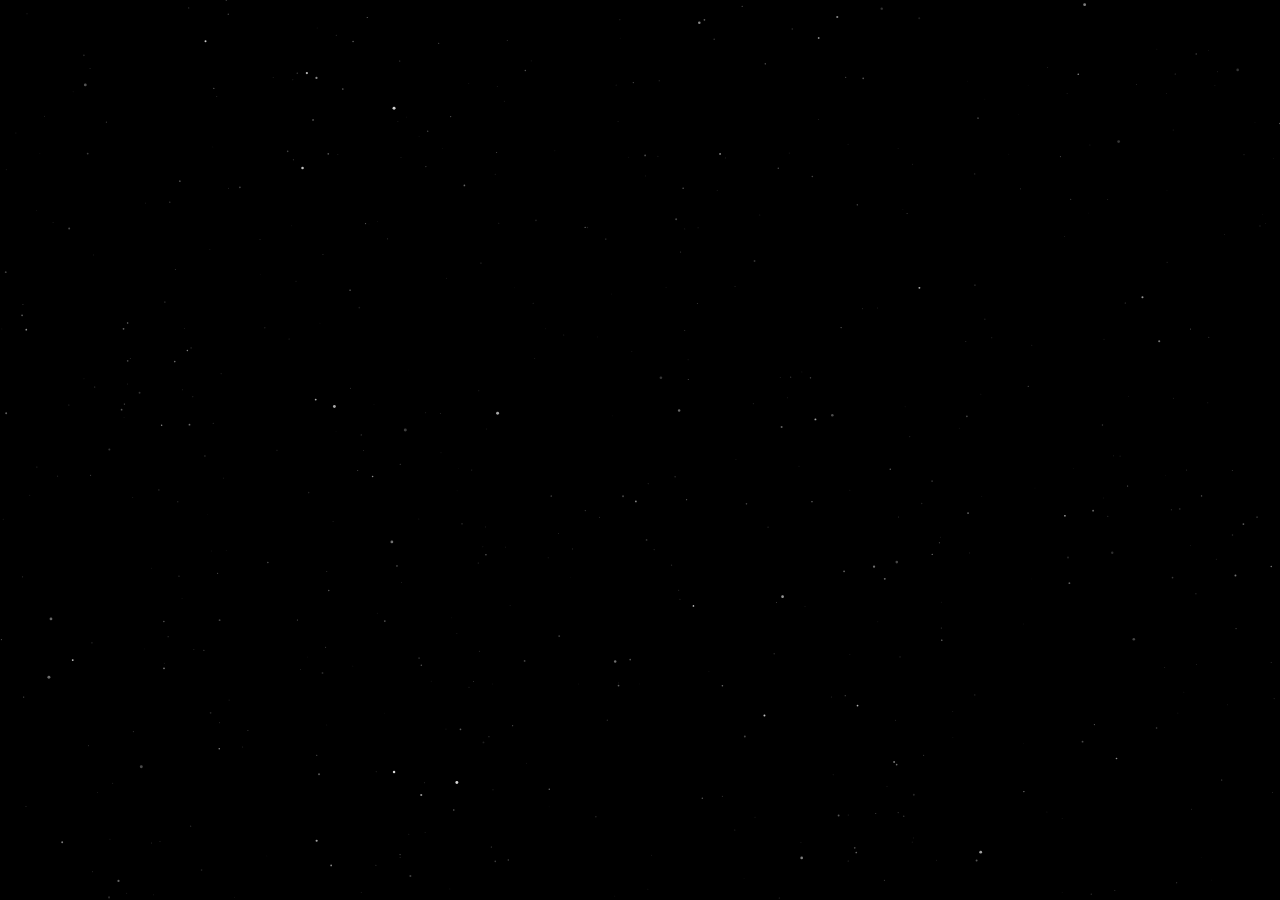
==== commit c09eb42e: "bug fixes" ====
--- a/index.html
+++ b/index.html
@@ -23,19 +23,10 @@
 
 <!-- Planet, orbit, and asteroids. Asteroids are injected by main.js. -->
 <div class="system" id="system">
-    <svg class="orbit orbit-back" aria-hidden="true">
-        <defs>
-            <!-- Holes cut around each asteroid so the dotted line never draws over a rock -->
-            <mask id="orbitMask" maskUnits="userSpaceOnUse" x="-5000" y="-5000" width="20000" height="20000">
-                <rect x="-5000" y="-5000" width="20000" height="20000" fill="#fff"/>
-                <g id="orbitHoles"></g>
-            </mask>
-        </defs>
-        <g mask="url(#orbitMask)"><g id="orbitBackG"><path id="orbitBack"/></g></g>
-    </svg>
+    <svg class="orbit orbit-back" aria-hidden="true"><g id="orbitBackG"><path id="orbitBack"/></g></svg>
     <div class="planet" id="planet" aria-hidden="true"></div>  <!-- fallback if WebGL is unavailable -->
     <canvas class="planet-gl" id="planetGL" aria-hidden="true"></canvas>
-    <svg class="orbit orbit-front" aria-hidden="true"><g mask="url(#orbitMask)"><g id="orbitFrontG"><path id="orbitFront"/></g></g></svg>
+    <svg class="orbit orbit-front" aria-hidden="true"><g id="orbitFrontG"><path id="orbitFront"/></g></svg>
 
     <button type="button" class="focus-label" id="focusLabel">
         <span class="fl-name" id="flName"></span>
--- a/css/styles.css
+++ b/css/styles.css
@@ -92,19 +92,6 @@
   transition: filter 0.3s var(--ease-out);
 }
 .roid:hover canvas { filter: brightness(1.3); }   /* no glows: hover is a simple brighten */
-
-.roid-tag {
-  position: absolute;
-  left: 0; top: 0;
-  z-index: 40;
-  font-size: 11px;
-  letter-spacing: 0.14em;
-  text-transform: uppercase;
-  color: var(--muted);
-  white-space: nowrap;
-  pointer-events: none;
-  will-change: transform, opacity;
-}
 
 .focus-label {
   position: absolute;
@@ -125,6 +112,7 @@
   letter-spacing: -0.01em;
   line-height: 1.15;
   transition: color 0.2s;
+  text-shadow: 0 0 4px #000, 0 0 10px #000;
 }
 .focus-label:hover .fl-name { color: var(--accent-hi); }
 
@@ -385,9 +373,11 @@
 /* Planet rises into the corner out of darkness */
 html.is-reveal .planet-gl,
 html.is-reveal .planet { animation: planet-rise 2.3s cubic-bezier(0.16, 1, 0.3, 1) both; }
+/* Rise out of darkness (brightness), never transparency — the planet must stay solid so
+   asteroids sweeping in behind it are fully hidden, even mid-animation. */
 @keyframes planet-rise {
-  from { transform: translate(90px, 140px); opacity: 0.2; }
-  to   { transform: none; opacity: 1; }
+  from { transform: translate(90px, 140px); filter: brightness(0.15); }
+  to   { transform: none; filter: brightness(1); }
 }
 
 html.is-reveal .intro > * { animation: fade-up 1.05s var(--ease-out) both; }
@@ -406,4 +396,69 @@
   .hello-word.show { animation: hello-fade var(--dur, 0.9s) ease forwards !important; }
 }
 
-/* Mobile layout comes next — desktop first. */
+/* ── Stacked layout: phones, portrait screens, and any window too narrow for the desktop
+      composition. main.js decides (see layout()) and sets body.is-mobile. ── */
+html, body { overscroll-behavior: none; }          /* no rubber-band / pull-to-refresh fighting the swipe */
+
+body.is-mobile { height: 100dvh; }
+body.is-mobile .backdrop,
+body.is-mobile .system { touch-action: none; }    /* horizontal swipes turn the orbit */
+
+/* Intro stacks at the top */
+body.is-mobile .intro {
+  top: max(28px, env(safe-area-inset-top));
+  left: 20px; right: 20px;
+  width: auto;
+  transform: none;
+}
+body.is-mobile .intro h1 { font-size: clamp(32px, 10vw, 46px); }
+body.is-mobile .role { margin-top: 10px; font-size: 15px; }
+body.is-mobile .pitch { margin-top: 10px; font-size: 13.5px; line-height: 1.5; max-width: 40ch; }
+body.is-mobile .links { margin-top: 18px; gap: 8px; }
+body.is-mobile .btn { height: 34px; padding: 0 12px; font-size: 13px; }
+body.is-mobile .quicknav { display: none; }       /* swipe / tap the asteroids instead */
+
+/* Focus label to the right of the rock */
+body.is-mobile .focus-label { transform: translate(0, -50%); align-items: flex-start; text-align: left; padding: 6px 8px; }
+body.is-mobile .fl-name { font-size: 21px; }
+
+/* Panel becomes a full-width sheet that slides up */
+body.is-mobile .panel {
+  top: auto;
+  width: 100%;
+  height: 90dvh;
+  border-right: 0;
+  border-top: 1px solid var(--line-2);
+  transform: translateY(102%);
+  touch-action: pan-y;
+  backdrop-filter: none;                           /* backdrop blur is expensive on phones */
+  background: rgba(0, 0, 0, 0.97);
+}
+body.is-mobile.panel-open .panel { transform: none; }
+body.is-mobile .panel-scroll { padding: 52px 22px 28px; }
+body.is-mobile .panel-nav { padding: 12px 22px calc(12px + env(safe-area-inset-bottom)); }
+body.is-mobile #panelTitle { font-size: 32px; }
+body.is-mobile .p-lede { font-size: 15.5px; }
+body.is-mobile .xp-head { flex-direction: column; gap: 2px; }   /* dates drop under the role */
+body.is-mobile .edu { flex-direction: column; gap: 4px; }
+body.is-mobile .contact-email { font-size: 19px; }
+
+/* Intro words a touch smaller on narrow screens */
+body.is-mobile .hello-word { font-size: clamp(44px, 14vw, 72px); }
+
+/* ── Compact fallback: window too short/narrow for the scene (main.js sets body.is-compact).
+      No planet or asteroids — just the intro and the section list, and the page scrolls. ── */
+body.is-compact { overflow-y: auto; height: 100%; }
+body.is-compact .system { display: none; }
+body.is-compact .backdrop { touch-action: auto; }
+body.is-compact .intro {
+  position: relative;
+  top: auto; left: auto; right: auto;
+  transform: none;
+  width: auto;
+  max-width: 560px;
+  padding: max(28px, env(safe-area-inset-top)) 24px 48px;
+}
+body.is-compact .quicknav { display: block; margin-top: 28px; }
+body.is-compact .quicknav ol { flex-direction: column; gap: 2px; }
+body.is-compact .quicknav button { font-size: 16px; padding: 6px 0; }
